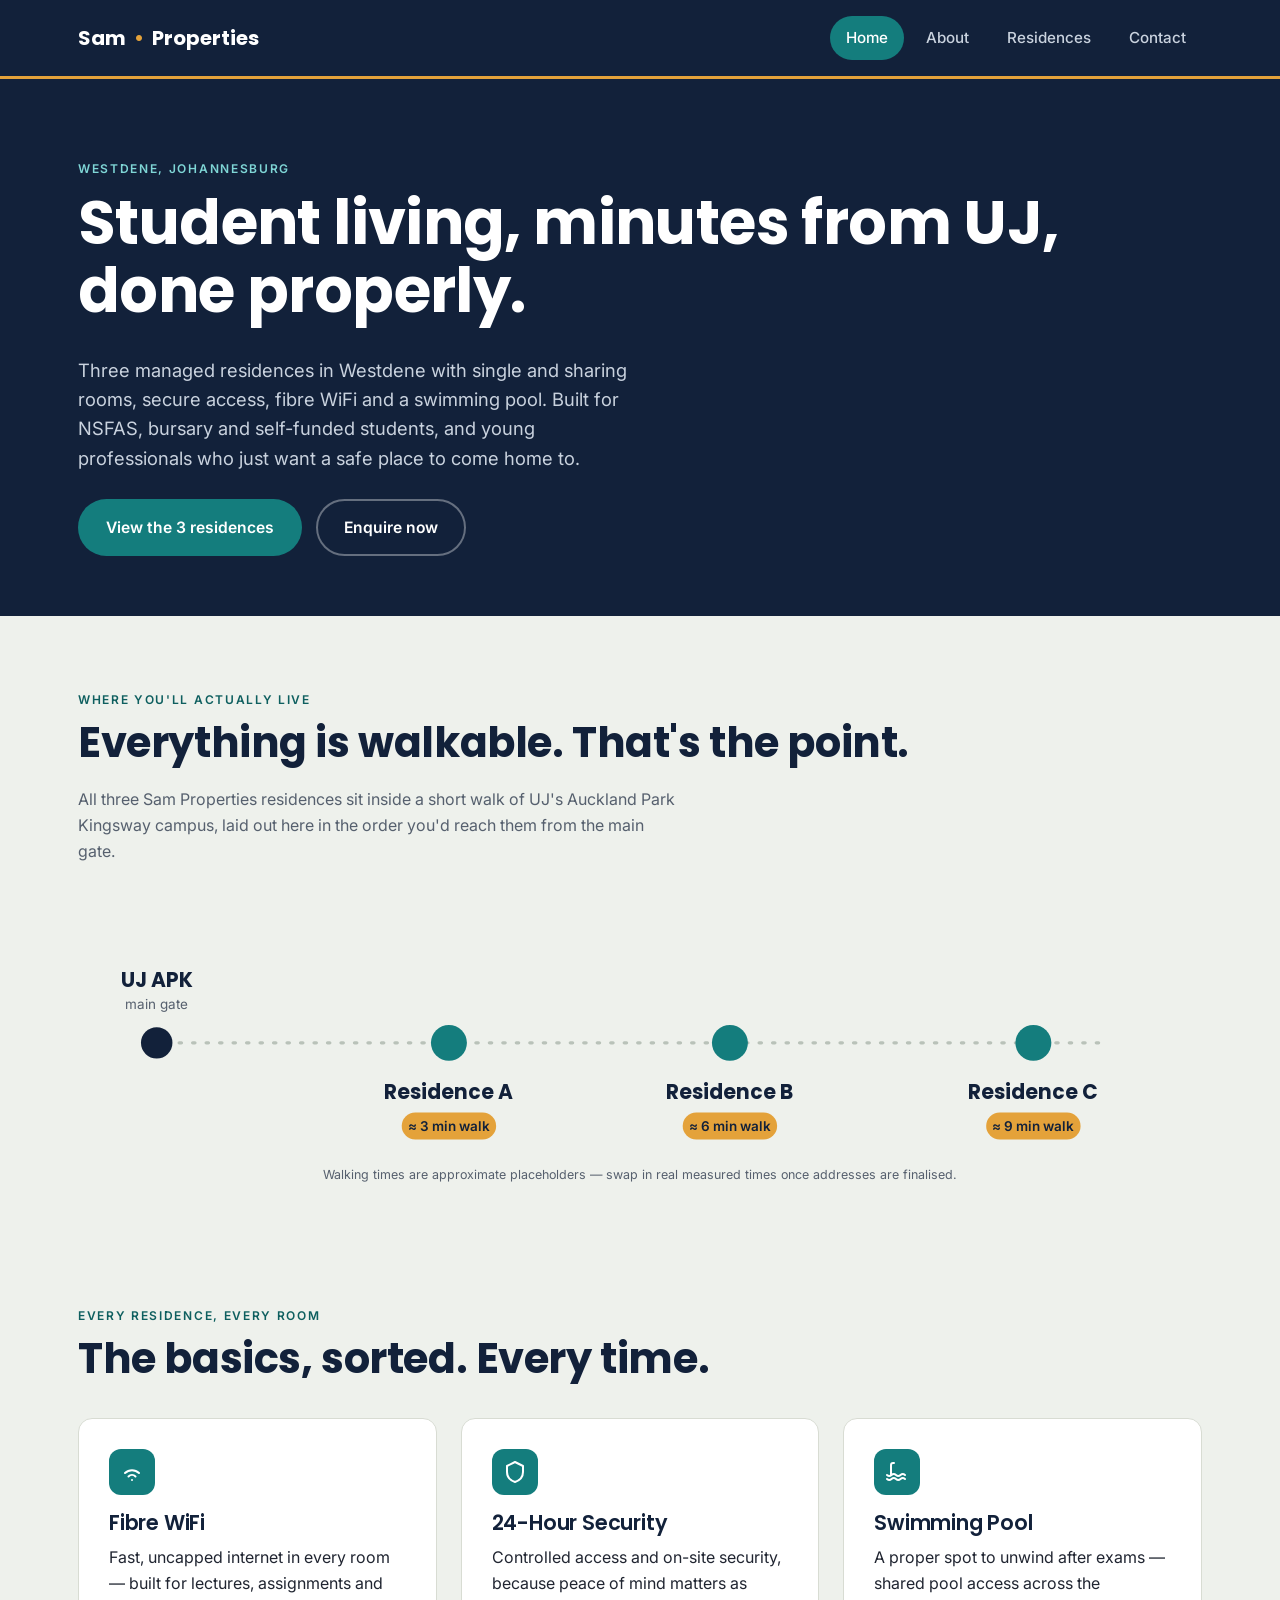
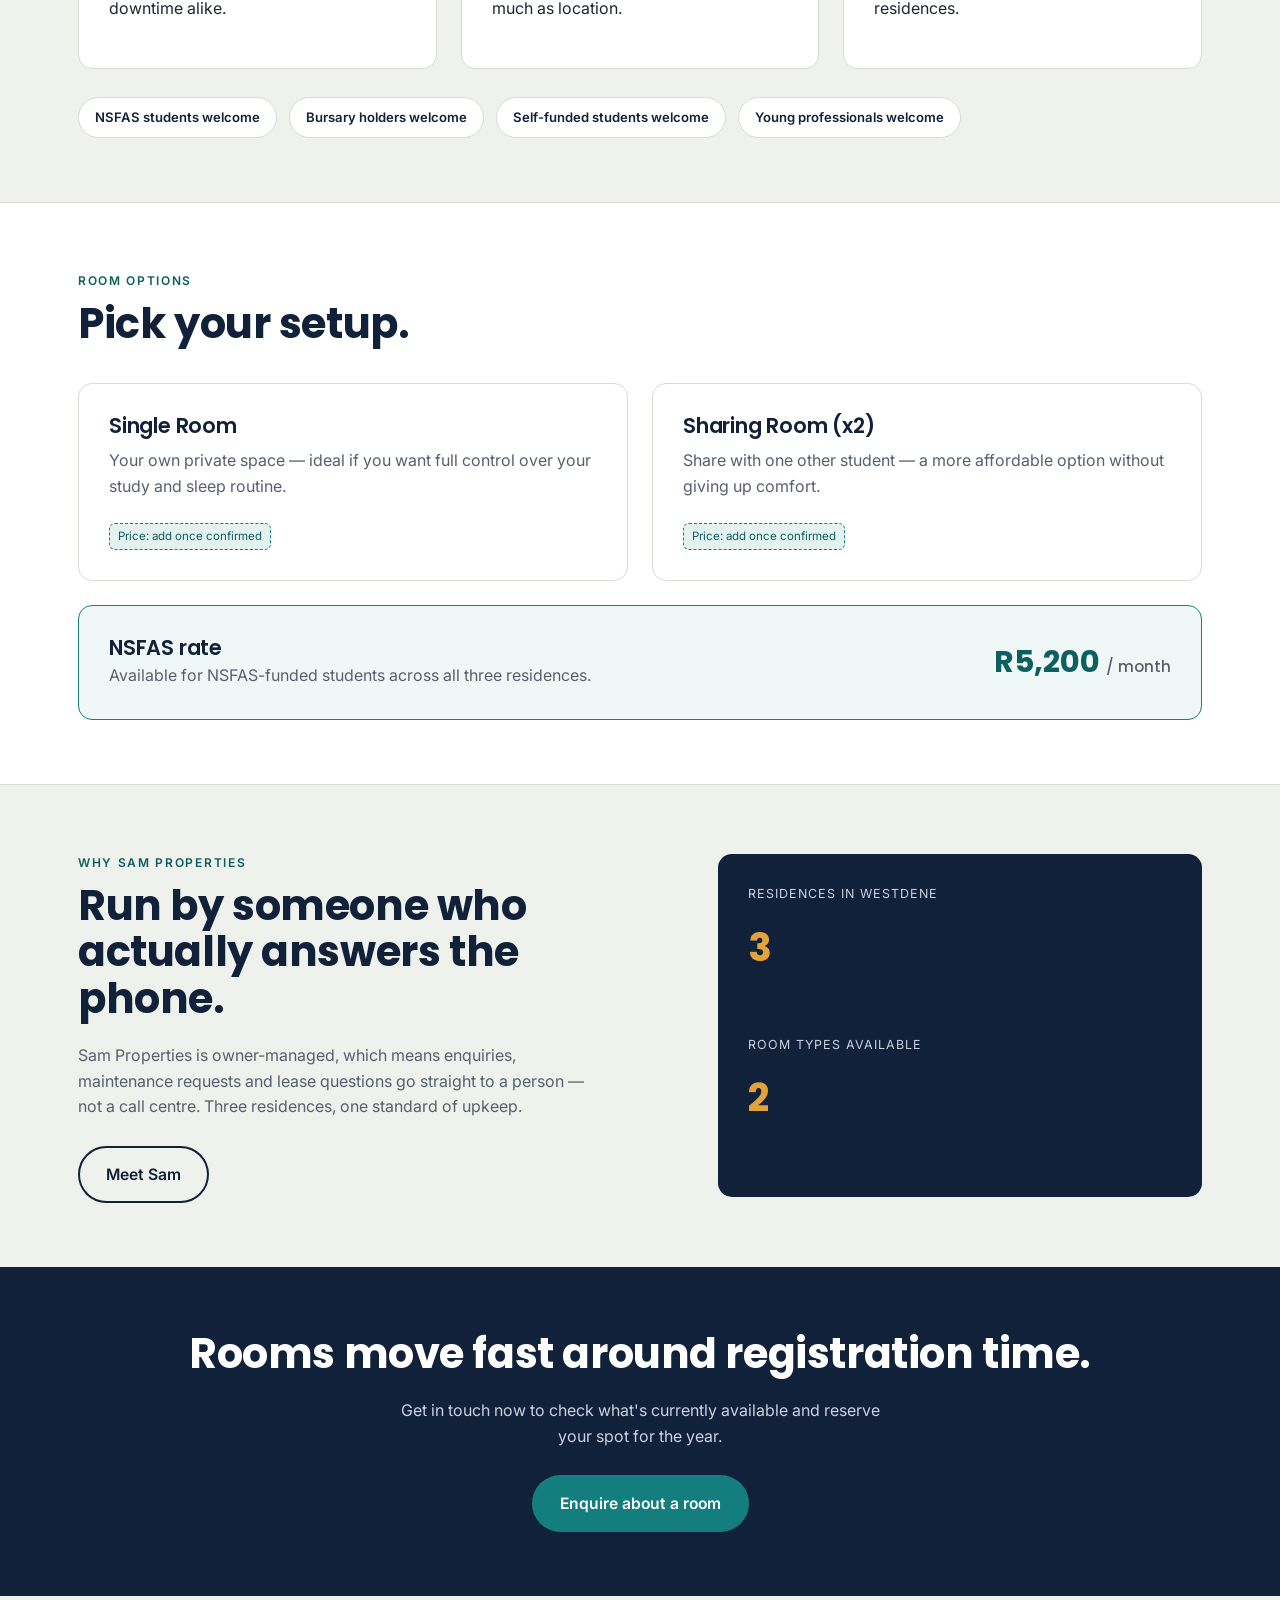
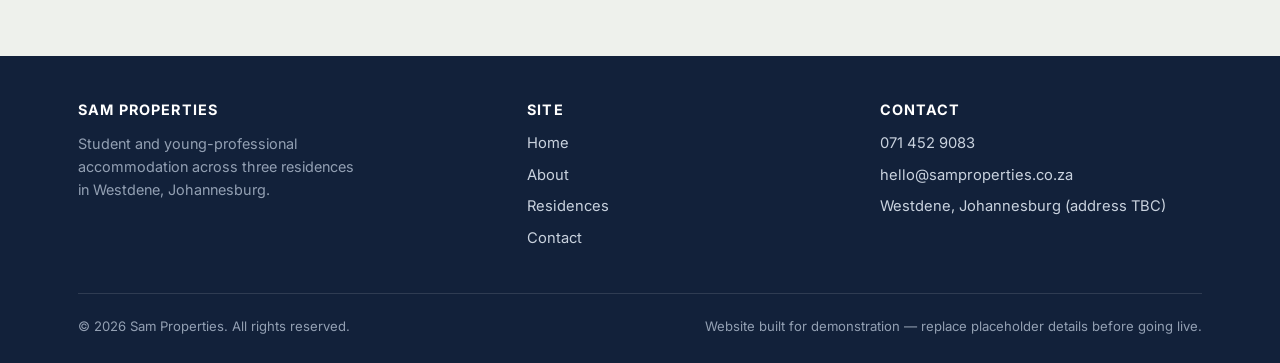
==== index.html @ e6dbde89 "Add files via upload" ====
<!DOCTYPE html>
<html lang="en">
<head>
<meta charset="UTF-8">
<meta name="viewport" content="width=device-width, initial-scale=1.0">
<title>Sam Properties — Student Accommodation in Westdene, Johannesburg</title>
<meta name="description" content="Sam Properties offers safe, affordable student accommodation across three residences in Westdene, Johannesburg. Single and sharing rooms. NSFAS, bursary and self-funded students welcome.">
<link rel="preconnect" href="https://fonts.googleapis.com">
<link href="https://fonts.googleapis.com/css2?family=Poppins:wght@500;600;700&family=Inter:wght@400;500;600;700&display=swap" rel="stylesheet">
<link rel="stylesheet" href="styles.css">
</head>
<body>

<header class="site-nav">
  <div class="nav-inner">
    <a href="index.html" class="brand">Sam<span class="dot">•</span>Properties</a>
    <button class="nav-toggle" aria-label="Toggle menu">☰</button>
    <nav class="links">
      <a href="index.html" class="active">Home</a>
      <a href="about.html">About</a>
      <a href="residences.html">Residences</a>
      <a href="contact.html">Contact</a>
    </nav>
  </div>
</header>

<section class="hero">
  <div class="wrap">
    <span class="eyebrow" style="color:#7FD6D6;">Westdene, Johannesburg</span>
    <h1 style="color:#fff;">Student living, minutes from UJ, done properly.</h1>
    <p class="lead">Three managed residences in Westdene with single and sharing rooms, secure access, fibre WiFi and a swimming pool. Built for NSFAS, bursary and self-funded students, and young professionals who just want a safe place to come home to.</p>
    <div class="hero-actions">
      <a href="residences.html" class="btn btn-primary">View the 3 residences</a>
      <a href="contact.html" class="btn btn-ghost">Enquire now</a>
    </div>
  </div>
</section>

<section class="route-section">
  <div class="wrap">
    <span class="eyebrow">Where you'll actually live</span>
    <h2>Everything is walkable. That's the point.</h2>
    <p style="max-width:60ch; color:var(--charcoal-soft);">All three Sam Properties residences sit inside a short walk of UJ's Auckland Park Kingsway campus, laid out here in the order you'd reach them from the main gate.</p>

    <div class="route-diagram">
      <svg viewBox="0 0 1000 220" xmlns="http://www.w3.org/2000/svg" role="img" aria-label="Map style diagram showing walking times from UJ APK gate to Residence A, B and C">
        <line x1="90" y1="120" x2="910" y2="120" stroke="#B9C2B9" stroke-width="3" stroke-dasharray="2 10" stroke-linecap="round"/>

        <!-- UJ Gate -->
        <circle cx="70" cy="120" r="14" fill="#12213A"/>
        <text x="70" y="70" text-anchor="middle" font-family="Poppins, sans-serif" font-weight="700" font-size="18" fill="#12213A">UJ APK</text>
        <text x="70" y="90" text-anchor="middle" font-family="Inter, sans-serif" font-size="12" fill="#56606E">main gate</text>

        <!-- Residence A -->
        <circle cx="330" cy="120" r="16" fill="#147D7D"/>
        <text x="330" y="170" text-anchor="middle" font-family="Poppins, sans-serif" font-weight="700" font-size="18" fill="#12213A">Residence A</text>
        <rect x="288" y="182" width="84" height="24" rx="12" fill="#E4A23A"/>
        <text x="330" y="198" text-anchor="middle" font-family="Inter, sans-serif" font-weight="600" font-size="12" fill="#12213A">≈ 3 min walk</text>

        <!-- Residence B -->
        <circle cx="580" cy="120" r="16" fill="#147D7D"/>
        <text x="580" y="170" text-anchor="middle" font-family="Poppins, sans-serif" font-weight="700" font-size="18" fill="#12213A">Residence B</text>
        <rect x="538" y="182" width="84" height="24" rx="12" fill="#E4A23A"/>
        <text x="580" y="198" text-anchor="middle" font-family="Inter, sans-serif" font-weight="600" font-size="12" fill="#12213A">≈ 6 min walk</text>

        <!-- Residence C -->
        <circle cx="850" cy="120" r="16" fill="#147D7D"/>
        <text x="850" y="170" text-anchor="middle" font-family="Poppins, sans-serif" font-weight="700" font-size="18" fill="#12213A">Residence C</text>
        <rect x="808" y="182" width="84" height="24" rx="12" fill="#E4A23A"/>
        <text x="850" y="198" text-anchor="middle" font-family="Inter, sans-serif" font-weight="600" font-size="12" fill="#12213A">≈ 9 min walk</text>
      </svg>
    </div>
    <p class="route-caption">Walking times are approximate placeholders — swap in real measured times once addresses are finalised.</p>
  </div>
</section>

<section class="section">
  <div class="wrap">
    <span class="eyebrow">Every residence, every room</span>
    <h2>The basics, sorted. Every time.</h2>
    <div class="grid-3">
      <div class="card amenity-card">
        <div class="amenity-icon"><svg viewBox="0 0 24 24" stroke-width="2" stroke-linecap="round" stroke-linejoin="round"><path d="M5 13a10 10 0 0 1 14 0"/><path d="M8.5 16.5a5 5 0 0 1 7 0"/><circle cx="12" cy="20" r="1" fill="#fff" stroke="none"/></svg></div>
        <h3>Fibre WiFi</h3>
        <p>Fast, uncapped internet in every room — built for lectures, assignments and downtime alike.</p>
      </div>
      <div class="card amenity-card">
        <div class="amenity-icon"><svg viewBox="0 0 24 24" stroke-width="2" stroke-linecap="round" stroke-linejoin="round"><path d="M12 2 4 6v6c0 5 3.4 8.4 8 10 4.6-1.6 8-5 8-10V6l-8-4Z"/></svg></div>
        <h3>24-Hour Security</h3>
        <p>Controlled access and on-site security, because peace of mind matters as much as location.</p>
      </div>
      <div class="card amenity-card">
        <div class="amenity-icon"><svg viewBox="0 0 24 24" stroke-width="2" stroke-linecap="round" stroke-linejoin="round"><path d="M2 15c1.5 1.3 3 1.3 4.5 0s3-1.3 4.5 0 3 1.3 4.5 0 3-1.3 4.5 0"/><path d="M2 19c1.5 1.3 3 1.3 4.5 0s3-1.3 4.5 0 3 1.3 4.5 0 3-1.3 4.5 0"/><path d="M6 15V5a2 2 0 0 1 2-2h1"/></svg></div>
        <h3>Swimming Pool</h3>
        <p>A proper spot to unwind after exams — shared pool access across the residences.</p>
      </div>
    </div>

    <div class="badge-strip">
      <span class="badge">NSFAS students welcome</span>
      <span class="badge">Bursary holders welcome</span>
      <span class="badge">Self-funded students welcome</span>
      <span class="badge">Young professionals welcome</span>
    </div>
  </div>
</section>

<section class="section" style="background:var(--paper-raised); border-top:1px solid var(--line); border-bottom:1px solid var(--line);">
  <div class="wrap">
    <span class="eyebrow">Room options</span>
    <h2>Pick your setup.</h2>
    <div class="grid-3" style="grid-template-columns:1fr 1fr;">
      <div class="card">
        <h3>Single Room</h3>
        <p style="color:var(--charcoal-soft);">Your own private space — ideal if you want full control over your study and sleep routine.</p>
        <span class="placeholder-note">Price: add once confirmed</span>
      </div>
      <div class="card">
        <h3>Sharing Room (x2)</h3>
        <p style="color:var(--charcoal-soft);">Share with one other student — a more affordable option without giving up comfort.</p>
        <span class="placeholder-note">Price: add once confirmed</span>
      </div>
    </div>

    <div class="card" style="margin-top:24px; border-color:var(--teal); background:#F0F8F7; display:flex; align-items:center; justify-content:space-between; flex-wrap:wrap; gap:16px;">
      <div>
        <h3 style="margin-bottom:4px;">NSFAS rate</h3>
        <p style="margin:0; color:var(--charcoal-soft);">Available for NSFAS-funded students across all three residences.</p>
      </div>
      <div style="font-family:var(--font-display); font-weight:700; font-size:1.9rem; color:var(--teal-deep); white-space:nowrap;">R5,200 <span style="font-size:0.95rem; font-weight:500; color:var(--charcoal-soft);">/ month</span></div>
    </div>
  </div>
</section>

<section class="section">
  <div class="wrap two-col">
    <div>
      <span class="eyebrow">Why Sam Properties</span>
      <h2>Run by someone who actually answers the phone.</h2>
      <p style="color:var(--charcoal-soft); max-width:52ch;">Sam Properties is owner-managed, which means enquiries, maintenance requests and lease questions go straight to a person — not a call centre. Three residences, one standard of upkeep.</p>
      <a href="about.html" class="btn btn-dark" style="margin-top:10px;">Meet Sam</a>
    </div>
    <div class="stat-block">
      <p class="label">Residences in Westdene</p>
      <p class="num">3</p>
      <div style="height:18px;"></div>
      <p class="label">Room types available</p>
      <p class="num">2</p>
    </div>
  </div>
</section>

<section class="section" style="background:var(--ink); color:#fff;">
  <div class="wrap" style="text-align:center;">
    <h2 style="color:#fff;">Rooms move fast around registration time.</h2>
    <p style="color:#C9D2DE; max-width:50ch; margin:0 auto 1.6em;">Get in touch now to check what's currently available and reserve your spot for the year.</p>
    <a href="contact.html" class="btn btn-primary">Enquire about a room</a>
  </div>
</section>

<footer>
  <div class="wrap">
    <div class="footer-grid">
      <div>
        <h4>Sam Properties</h4>
        <p style="color:#93A0B3; max-width:32ch; font-size:0.9rem;">Student and young-professional accommodation across three residences in Westdene, Johannesburg.</p>
      </div>
      <div>
        <h4>Site</h4>
        <a href="index.html">Home</a>
        <a href="about.html">About</a>
        <a href="residences.html">Residences</a>
        <a href="contact.html">Contact</a>
      </div>
      <div>
        <h4>Contact</h4>
        <a href="tel:+27714529083">071 452 9083</a>
        <a href="mailto:hello@samproperties.co.za">hello@samproperties.co.za</a>
        <a href="#">Westdene, Johannesburg (address TBC)</a>
      </div>
    </div>
    <div class="footer-bottom">
      <span>© 2026 Sam Properties. All rights reserved.</span>
      <span>Website built for demonstration — replace placeholder details before going live.</span>
    </div>
  </div>
</footer>

<script src="script.js"></script>
</body>
</html>
---- styles.css ----
/* ============================================
   SAM PROPERTIES — design tokens
   Palette grounded in the brief: Westdene's
   jacaranda-and-highveld-sky backdrop, the
   pool as a literal amenity, security as trust.
   ============================================ */
:root {
  --ink: #12213A;         /* deep navy — headers, nav, dark sections */
  --ink-soft: #24354F;    /* lighter navy for cards on dark bg */
  --paper: #EEF1EC;       /* cool warm-grey page background, not cream */
  --paper-raised: #FFFFFF;
  --teal: #147D7D;        /* pool water — primary accent / CTA */
  --teal-deep: #0E5F5F;
  --gold: #E4A23A;        /* highveld sun — secondary accent, badges */
  --charcoal: #202531;    /* body text */
  --charcoal-soft: #56606E;
  --line: #D8DCD3;

  --font-display: 'Poppins', sans-serif;
  --font-body: 'Inter', sans-serif;
  --font-mono: 'Inter', sans-serif;

  --radius: 14px;
  --max-width: 1180px;
}

* { box-sizing: border-box; }

html { scroll-behavior: smooth; }

body {
  margin: 0;
  font-family: var(--font-body);
  color: var(--charcoal);
  background: var(--paper);
  line-height: 1.6;
  -webkit-font-smoothing: antialiased;
}

h1, h2, h3, h4 {
  font-family: var(--font-display);
  color: var(--ink);
  margin: 0 0 0.5em 0;
  line-height: 1.12;
  letter-spacing: -0.01em;
}

h1 { font-size: clamp(2.4rem, 5vw, 3.8rem); font-weight: 700; }
h2 { font-size: clamp(1.8rem, 3.4vw, 2.6rem); font-weight: 700; }
h3 { font-size: 1.3rem; font-weight: 600; }

p { margin: 0 0 1em 0; }

a { color: inherit; text-decoration: none; }

.wrap {
  max-width: var(--max-width);
  margin: 0 auto;
  padding: 0 28px;
}

.eyebrow {
  font-family: var(--font-mono);
  font-size: 0.75rem;
  font-weight: 600;
  letter-spacing: 0.14em;
  text-transform: uppercase;
  color: var(--teal-deep);
  display: inline-block;
  margin-bottom: 0.9em;
}

/* ---------- Navigation ---------- */
header.site-nav {
  position: sticky;
  top: 0;
  z-index: 50;
  background: var(--ink);
  border-bottom: 3px solid var(--gold);
}

.nav-inner {
  max-width: var(--max-width);
  margin: 0 auto;
  padding: 0 28px;
  display: flex;
  align-items: center;
  justify-content: space-between;
  height: 76px;
}

.brand {
  font-family: var(--font-display);
  font-weight: 700;
  font-size: 1.25rem;
  color: #fff;
  display: flex;
  align-items: baseline;
  gap: 8px;
}
.brand span.dot { color: var(--gold); }

nav.links { display: flex; gap: 6px; align-items: center; }

nav.links a {
  color: #C9D2DE;
  font-size: 0.95rem;
  font-weight: 500;
  padding: 10px 16px;
  border-radius: 100px;
  transition: background 0.15s, color 0.15s;
}
nav.links a:hover { color: #fff; background: rgba(255,255,255,0.08); }
nav.links a.active { color: #fff; background: var(--teal); }

.nav-toggle {
  display: none;
  background: none;
  border: none;
  color: #fff;
  font-size: 1.6rem;
  cursor: pointer;
}

@media (max-width: 760px) {
  nav.links {
    position: absolute;
    top: 76px;
    left: 0;
    right: 0;
    background: var(--ink);
    flex-direction: column;
    align-items: stretch;
    padding: 8px 20px 20px;
    display: none;
    border-bottom: 3px solid var(--gold);
  }
  nav.links.open { display: flex; }
  nav.links a { padding: 14px 10px; }
  .nav-toggle { display: block; }
}

/* ---------- Buttons ---------- */
.btn {
  display: inline-flex;
  align-items: center;
  gap: 8px;
  font-weight: 600;
  font-size: 0.98rem;
  padding: 14px 26px;
  border-radius: 100px;
  cursor: pointer;
  border: 2px solid transparent;
  transition: transform 0.15s, box-shadow 0.15s, background 0.15s;
}
.btn-primary { background: var(--teal); color: #fff; }
.btn-primary:hover { background: var(--teal-deep); transform: translateY(-2px); }
.btn-ghost { border-color: rgba(255,255,255,0.35); color: #fff; }
.btn-ghost:hover { border-color: #fff; }
.btn-dark { border-color: var(--ink); color: var(--ink); }
.btn-dark:hover { background: var(--ink); color: #fff; }

/* ---------- Hero ---------- */
.hero {
  background: var(--ink);
  color: #fff;
  padding: 76px 0 60px;
  position: relative;
  overflow: hidden;
}
.hero .wrap { position: relative; z-index: 2; }
.hero p.lead {
  font-size: 1.15rem;
  color: #C9D2DE;
  max-width: 46ch;
}
.hero-actions { display: flex; gap: 14px; flex-wrap: wrap; margin-top: 1.6em; }

/* ---------- Route / signature diagram ---------- */
.route-section { background: var(--paper); padding: 70px 0 40px; }
.route-diagram {
  margin-top: 44px;
  overflow-x: auto;
}
.route-diagram svg { width: 100%; min-width: 640px; height: auto; display: block; }
.route-caption {
  font-family: var(--font-mono);
  font-size: 0.78rem;
  color: var(--charcoal-soft);
  margin-top: 10px;
  text-align: center;
}

/* ---------- Cards / grids ---------- */
.section { padding: 64px 0; }
.section-tight { padding: 40px 0; }
.grid-3 {
  display: grid;
  grid-template-columns: repeat(3, 1fr);
  gap: 24px;
  margin-top: 36px;
}
@media (max-width: 860px) { .grid-3 { grid-template-columns: 1fr; } }

.card {
  background: var(--paper-raised);
  border-radius: var(--radius);
  padding: 30px;
  border: 1px solid var(--line);
}

.amenity-card { text-align: left; }
.amenity-icon {
  width: 46px; height: 46px;
  border-radius: 12px;
  background: var(--teal);
  display: flex; align-items: center; justify-content: center;
  margin-bottom: 16px;
}
.amenity-icon svg { width: 24px; height: 24px; stroke: #fff; fill: none; }

/* ---------- Residence cards ---------- */
.res-card {
  background: var(--paper-raised);
  border-radius: var(--radius);
  border: 1px solid var(--line);
  overflow: hidden;
  display: flex;
  flex-direction: column;
}
.res-media {
  height: 170px;
  background: linear-gradient(135deg, var(--ink) 0%, var(--teal-deep) 100%);
  position: relative;
  display: flex;
  align-items: flex-end;
  padding: 18px;
}
.res-media .tag {
  font-family: var(--font-mono);
  font-size: 0.72rem;
  background: var(--gold);
  color: var(--ink);
  padding: 5px 10px;
  border-radius: 100px;
  font-weight: 700;
  letter-spacing: 0.04em;
}
.res-body { padding: 26px; flex: 1; display: flex; flex-direction: column; }
.res-body h3 { margin-bottom: 6px; }
.res-loc { font-family: var(--font-mono); font-size: 0.8rem; color: var(--charcoal-soft); margin-bottom: 14px;}
.res-facts {
  list-style: none; padding: 0; margin: 0 0 18px 0;
  display: grid; gap: 8px;
  font-size: 0.92rem;
}
.res-facts li { display: flex; justify-content: space-between; border-bottom: 1px dashed var(--line); padding-bottom: 8px; }
.res-facts li span:first-child { color: var(--charcoal-soft); }
.res-facts li span:last-child { font-weight: 600; }
.res-body .btn { margin-top: auto; align-self: flex-start; }

.placeholder-note {
  font-family: var(--font-mono);
  font-size: 0.72rem;
  color: var(--teal-deep);
  background: #E3F1EF;
  border: 1px dashed var(--teal);
  padding: 3px 8px;
  border-radius: 6px;
  display: inline-block;
  margin-top: 8px;
}

/* ---------- Badges strip ---------- */
.badge-strip {
  display: flex;
  flex-wrap: wrap;
  gap: 12px;
  margin-top: 28px;
}
.badge {
  font-family: var(--font-mono);
  font-size: 0.82rem;
  font-weight: 600;
  padding: 9px 16px;
  border-radius: 100px;
  border: 1px solid var(--line);
  background: var(--paper-raised);
  color: var(--ink);
}

/* ---------- Two-col ---------- */
.two-col {
  display: grid;
  grid-template-columns: 1.1fr 0.9fr;
  gap: 48px;
  align-items: center;
}
@media (max-width: 860px) { .two-col { grid-template-columns: 1fr; } }

.stat-block {
  background: var(--ink);
  color: #fff;
  border-radius: var(--radius);
  padding: 30px;
}
.stat-block .num { font-family: var(--font-display); font-size: 2.4rem; font-weight: 700; color: var(--gold); }
.stat-block .label { font-family: var(--font-mono); font-size: 0.78rem; color: #C9D2DE; text-transform: uppercase; letter-spacing: 0.08em; }

/* ---------- Timeline (about page — owner story) ---------- */
.story-list { list-style: none; margin: 30px 0 0; padding: 0; border-left: 2px solid var(--line); }
.story-list li { padding: 0 0 30px 26px; position: relative; }
.story-list li::before {
  content: '';
  position: absolute; left: -7px; top: 4px;
  width: 12px; height: 12px; border-radius: 50%;
  background: var(--teal); border: 3px solid var(--paper);
}
.story-list h4 { margin-bottom: 4px; }
.story-list .yr { font-family: var(--font-mono); font-size: 0.75rem; color: var(--teal-deep); }

/* ---------- Team ---------- */
.team-card { text-align: center; }
.avatar {
  width: 88px; height: 88px;
  border-radius: 50%;
  display: flex; align-items: center; justify-content: center;
  margin: 0 auto 18px;
  font-family: var(--font-display);
  font-weight: 700;
  font-size: 1.6rem;
  color: #fff;
}
.avatar.a1 { background: var(--teal); }
.avatar.a2 { background: var(--gold); color: var(--ink); }
.avatar.a3 { background: var(--ink); }
.team-card .role {
  font-family: var(--font-mono);
  font-size: 0.75rem;
  text-transform: uppercase;
  letter-spacing: 0.06em;
  color: var(--teal-deep);
  margin-bottom: 10px;
}

/* ---------- Contact ---------- */
.contact-grid { display: grid; grid-template-columns: 1fr 1fr; gap: 40px; }
@media (max-width: 860px) { .contact-grid { grid-template-columns: 1fr; } }

.contact-item { display: flex; gap: 16px; margin-bottom: 22px; }
.contact-item .ic {
  width: 42px; height: 42px; border-radius: 10px;
  background: var(--teal); flex-shrink: 0;
  display: flex; align-items: center; justify-content: center;
}
.contact-item .ic svg { width: 20px; height: 20px; stroke: #fff; fill: none; }
.contact-item h4 { margin-bottom: 2px; }
.contact-item p { margin: 0; color: var(--charcoal-soft); }

form.enquiry { display: grid; gap: 16px; }
form.enquiry label { font-family: var(--font-mono); font-size: 0.75rem; text-transform: uppercase; letter-spacing: 0.06em; color: var(--charcoal-soft); display: block; margin-bottom: 6px; }
form.enquiry input, form.enquiry select, form.enquiry textarea {
  width: 100%;
  padding: 13px 14px;
  border-radius: 10px;
  border: 1px solid var(--line);
  font-family: var(--font-body);
  font-size: 0.95rem;
  background: var(--paper-raised);
}
form.enquiry input:focus, form.enquiry select:focus, form.enquiry textarea:focus {
  outline: 2px solid var(--teal);
  outline-offset: 1px;
}
form.enquiry textarea { resize: vertical; min-height: 110px; }

.map-embed {
  border-radius: var(--radius);
  overflow: hidden;
  border: 1px solid var(--line);
  height: 260px;
}
.map-embed iframe { width: 100%; height: 100%; border: 0; }

/* ---------- Footer ---------- */
footer {
  background: var(--ink);
  color: #C9D2DE;
  padding: 46px 0 26px;
  margin-top: 60px;
}
.footer-grid { display: grid; grid-template-columns: 1.3fr 1fr 1fr; gap: 30px; }
@media (max-width: 760px) { .footer-grid { grid-template-columns: 1fr; } }
footer h4 { color: #fff; font-size: 0.9rem; margin-bottom: 14px; font-family: var(--font-mono); text-transform: uppercase; letter-spacing: 0.08em; }
footer a { color: #C9D2DE; display: block; margin-bottom: 8px; font-size: 0.92rem; }
footer a:hover { color: #fff; }
.footer-bottom {
  border-top: 1px solid rgba(255,255,255,0.12);
  margin-top: 34px;
  padding-top: 22px;
  font-size: 0.82rem;
  color: #93A0B3;
  display: flex;
  justify-content: space-between;
  flex-wrap: wrap;
  gap: 10px;
}

/* ---------- Reduced motion ---------- */
@media (prefers-reduced-motion: reduce) {
  html { scroll-behavior: auto; }
  .btn, nav.links a { transition: none; }
}

/* ---------- Focus visibility ---------- */
a:focus-visible, button:focus-visible, input:focus-visible, textarea:focus-visible, select:focus-visible {
  outline: 3px solid var(--gold);
  outline-offset: 2px;
}
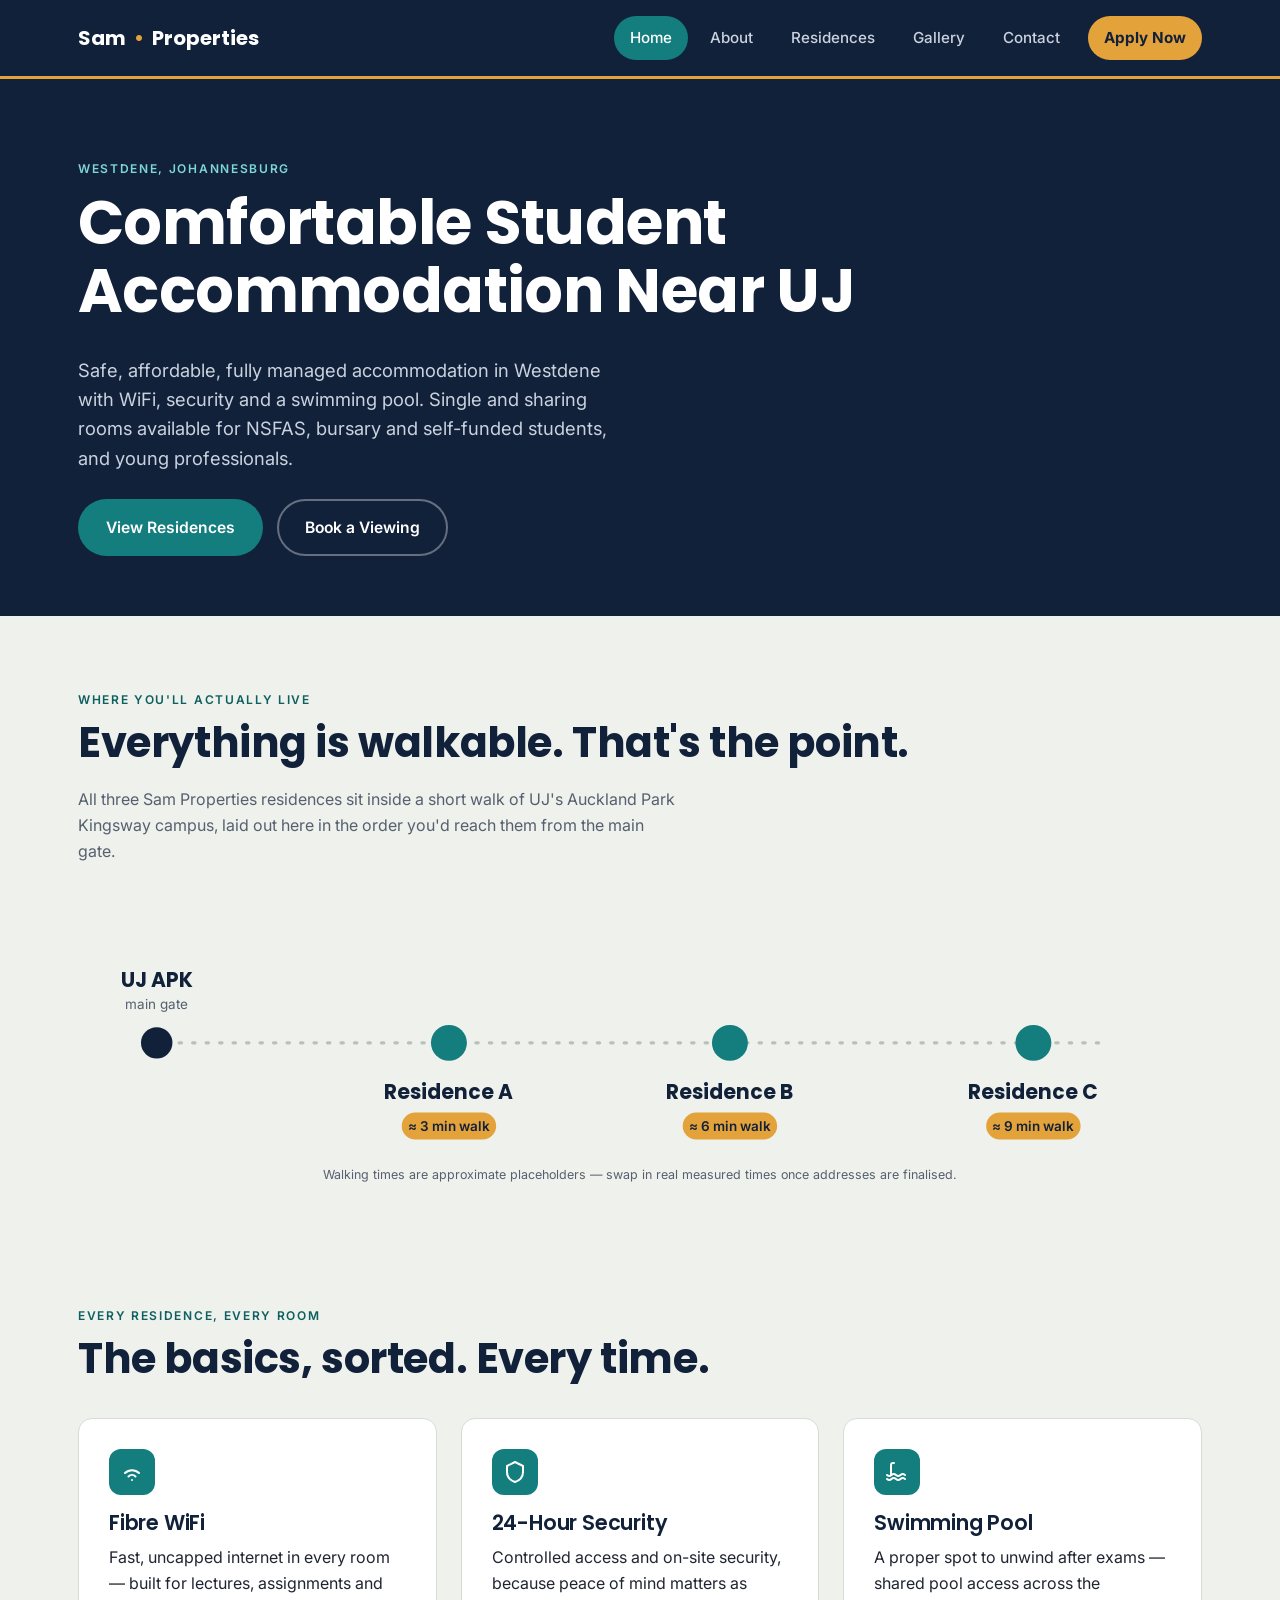
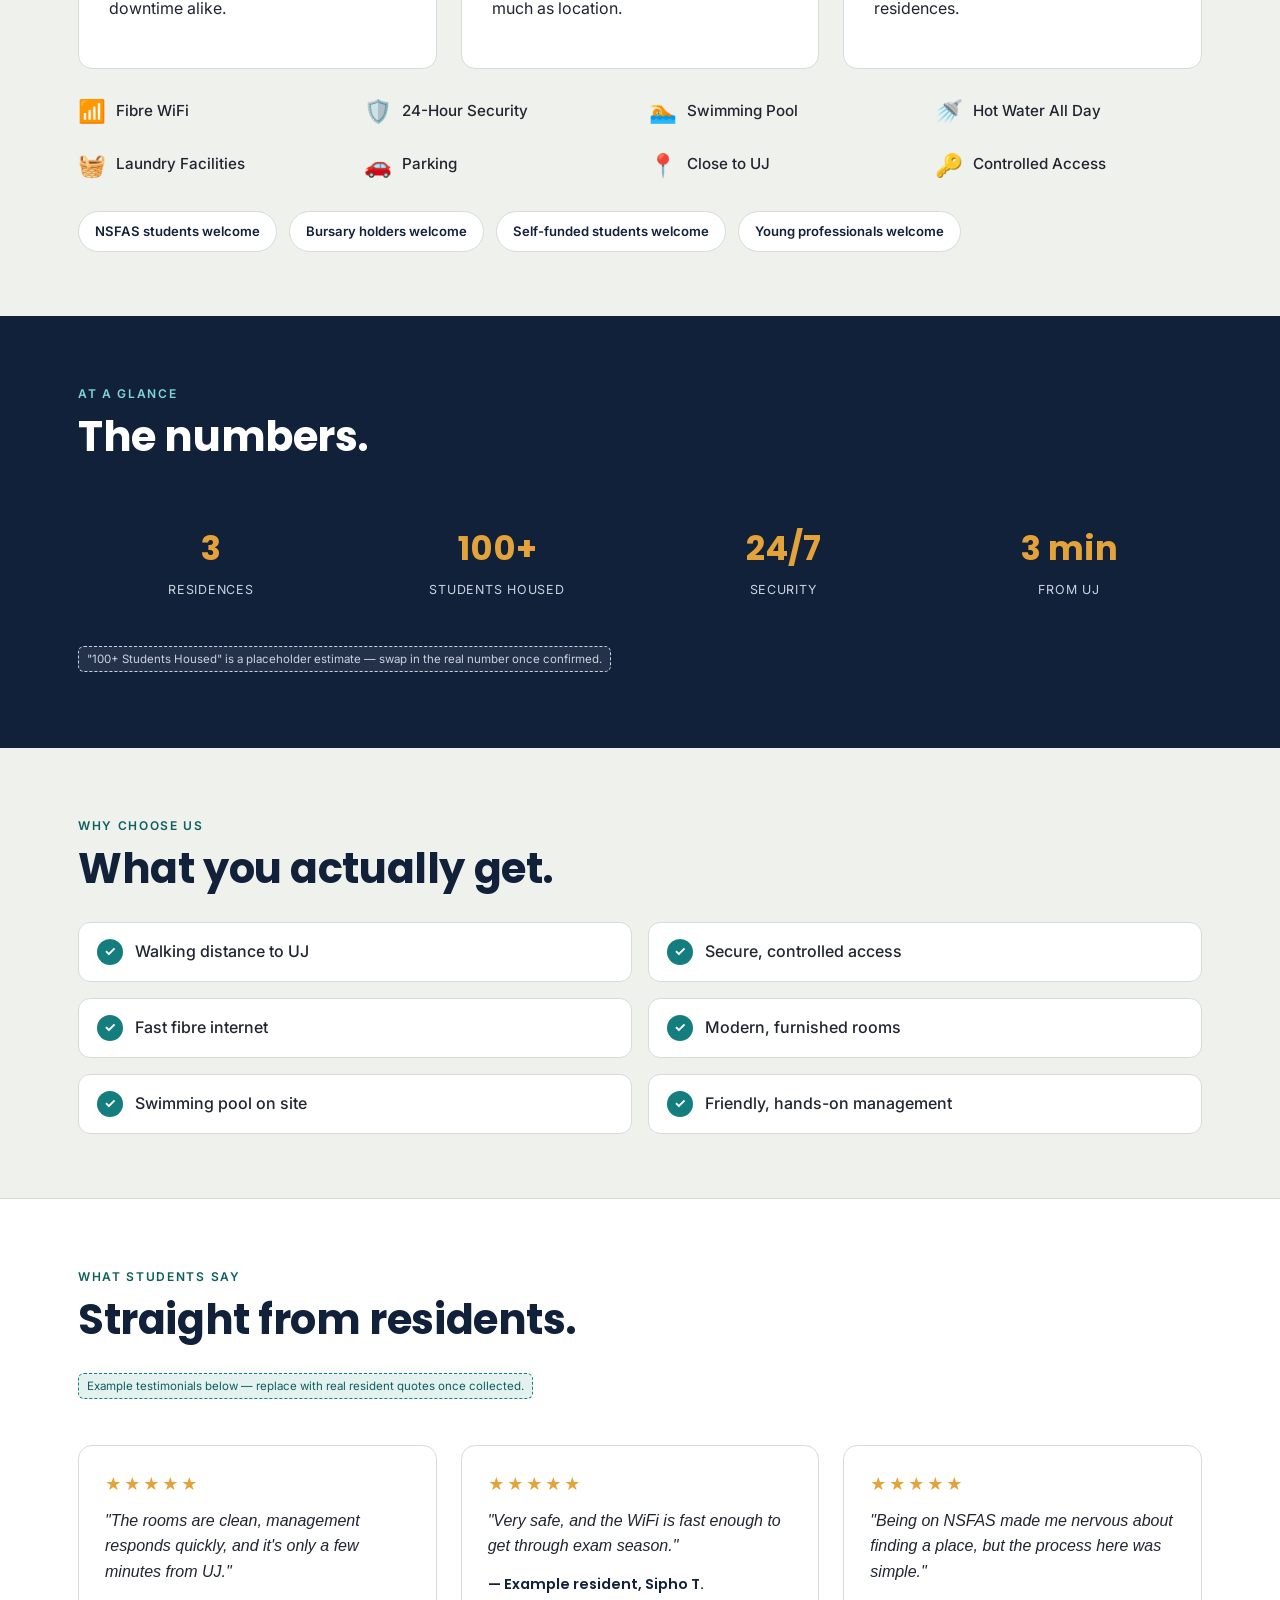
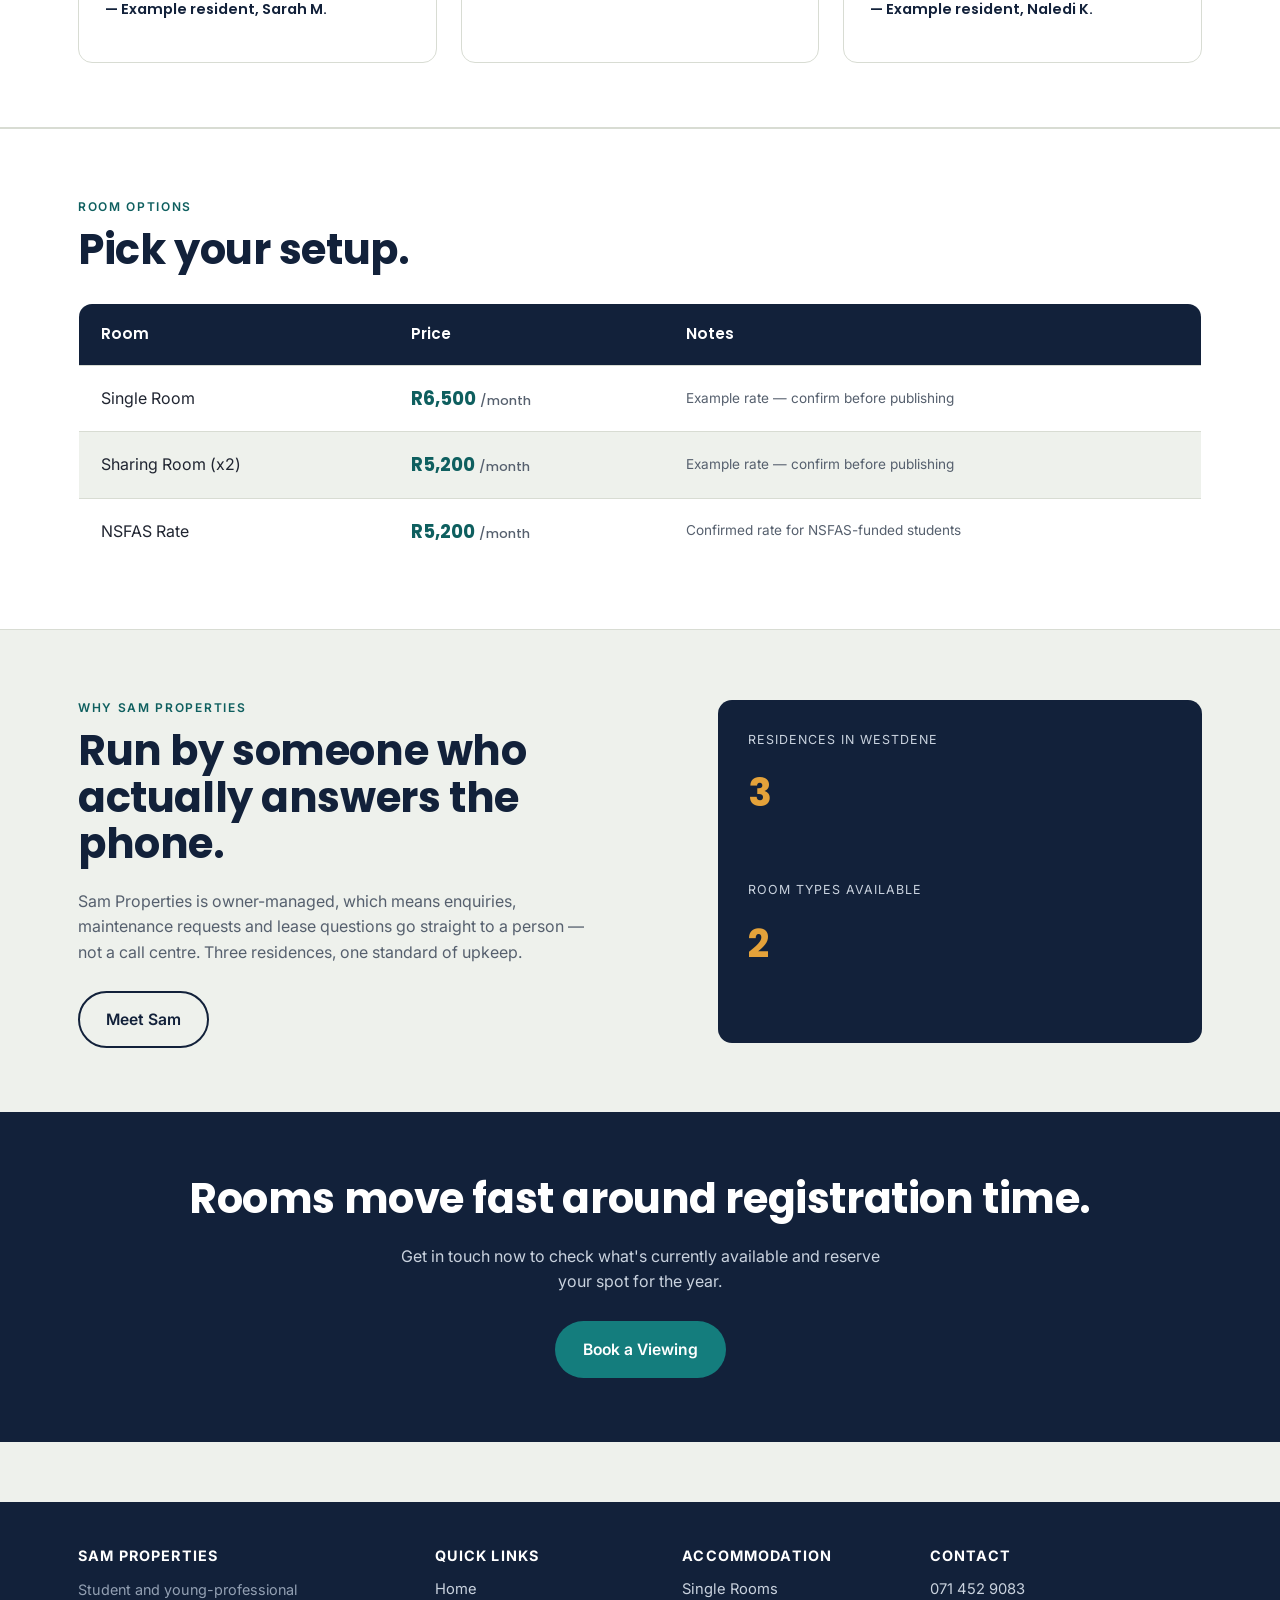
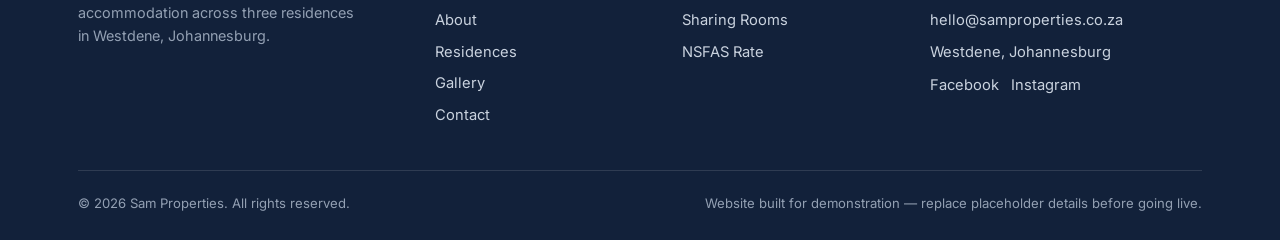
==== commit 5d6347a9: "Add files via upload" ====
--- a/index.html
+++ b/index.html
@@ -19,7 +19,9 @@
       <a href="index.html" class="active">Home</a>
       <a href="about.html">About</a>
       <a href="residences.html">Residences</a>
+      <a href="gallery.html">Gallery</a>
       <a href="contact.html">Contact</a>
+      <a href="contact.html" class="nav-apply">Apply Now</a>
     </nav>
   </div>
 </header>
@@ -27,11 +29,11 @@
 <section class="hero">
   <div class="wrap">
     <span class="eyebrow" style="color:#7FD6D6;">Westdene, Johannesburg</span>
-    <h1 style="color:#fff;">Student living, minutes from UJ, done properly.</h1>
-    <p class="lead">Three managed residences in Westdene with single and sharing rooms, secure access, fibre WiFi and a swimming pool. Built for NSFAS, bursary and self-funded students, and young professionals who just want a safe place to come home to.</p>
+    <h1 style="color:#fff;">Comfortable Student Accommodation Near UJ</h1>
+    <p class="lead">Safe, affordable, fully managed accommodation in Westdene with WiFi, security and a swimming pool. Single and sharing rooms available for NSFAS, bursary and self-funded students, and young professionals.</p>
     <div class="hero-actions">
-      <a href="residences.html" class="btn btn-primary">View the 3 residences</a>
-      <a href="contact.html" class="btn btn-ghost">Enquire now</a>
+      <a href="residences.html" class="btn btn-primary">View Residences</a>
+      <a href="contact.html" class="btn btn-ghost">Book a Viewing</a>
     </div>
   </div>
 </section>
@@ -96,6 +98,17 @@
       </div>
     </div>
 
+    <ul class="icon-list">
+      <li><span class="emoji">📶</span> Fibre WiFi</li>
+      <li><span class="emoji">🛡️</span> 24-Hour Security</li>
+      <li><span class="emoji">🏊</span> Swimming Pool</li>
+      <li><span class="emoji">🚿</span> Hot Water All Day</li>
+      <li><span class="emoji">🧺</span> Laundry Facilities</li>
+      <li><span class="emoji">🚗</span> Parking</li>
+      <li><span class="emoji">📍</span> Close to UJ</li>
+      <li><span class="emoji">🔑</span> Controlled Access</li>
+    </ul>
+
     <div class="badge-strip">
       <span class="badge">NSFAS students welcome</span>
       <span class="badge">Bursary holders welcome</span>
@@ -105,30 +118,86 @@
   </div>
 </section>
 
+<section class="section" style="background:var(--ink);">
+  <div class="wrap">
+    <span class="eyebrow" style="color:#7FD6D6;">At a glance</span>
+    <h2 style="color:#fff;">The numbers.</h2>
+    <div class="stats-grid">
+      <div class="stat-item"><div class="num">3</div><div class="label">Residences</div></div>
+      <div class="stat-item"><div class="num">100+</div><div class="label">Students Housed</div></div>
+      <div class="stat-item"><div class="num">24/7</div><div class="label">Security</div></div>
+      <div class="stat-item"><div class="num">3 min</div><div class="label">From UJ</div></div>
+    </div>
+    <p class="placeholder-note" style="margin-top:20px; background:rgba(255,255,255,0.08); color:#C9D2DE; border-color:#C9D2DE;">"100+ Students Housed" is a placeholder estimate — swap in the real number once confirmed.</p>
+  </div>
+</section>
+
+<section class="section">
+  <div class="wrap">
+    <span class="eyebrow">Why choose us</span>
+    <h2>What you actually get.</h2>
+    <ul class="check-grid">
+      <li><span class="tick">✓</span> Walking distance to UJ</li>
+      <li><span class="tick">✓</span> Secure, controlled access</li>
+      <li><span class="tick">✓</span> Fast fibre internet</li>
+      <li><span class="tick">✓</span> Modern, furnished rooms</li>
+      <li><span class="tick">✓</span> Swimming pool on site</li>
+      <li><span class="tick">✓</span> Friendly, hands-on management</li>
+    </ul>
+  </div>
+</section>
+
+<section class="section" style="background:var(--paper-raised); border-top:1px solid var(--line); border-bottom:1px solid var(--line);">
+  <div class="wrap">
+    <span class="eyebrow">What students say</span>
+    <h2>Straight from residents.</h2>
+    <p class="placeholder-note" style="margin-bottom:10px;">Example testimonials below — replace with real resident quotes once collected.</p>
+    <div class="grid-3">
+      <div class="testimonial-card">
+        <div class="stars">★★★★★</div>
+        <p class="quote">"The rooms are clean, management responds quickly, and it's only a few minutes from UJ."</p>
+        <p class="who">— Example resident, Sarah M.</p>
+      </div>
+      <div class="testimonial-card">
+        <div class="stars">★★★★★</div>
+        <p class="quote">"Very safe, and the WiFi is fast enough to get through exam season."</p>
+        <p class="who">— Example resident, Sipho T.</p>
+      </div>
+      <div class="testimonial-card">
+        <div class="stars">★★★★★</div>
+        <p class="quote">"Being on NSFAS made me nervous about finding a place, but the process here was simple."</p>
+        <p class="who">— Example resident, Naledi K.</p>
+      </div>
+    </div>
+  </div>
+</section>
+
 <section class="section" style="background:var(--paper-raised); border-top:1px solid var(--line); border-bottom:1px solid var(--line);">
   <div class="wrap">
     <span class="eyebrow">Room options</span>
     <h2>Pick your setup.</h2>
-    <div class="grid-3" style="grid-template-columns:1fr 1fr;">
-      <div class="card">
-        <h3>Single Room</h3>
-        <p style="color:var(--charcoal-soft);">Your own private space — ideal if you want full control over your study and sleep routine.</p>
-        <span class="placeholder-note">Price: add once confirmed</span>
-      </div>
-      <div class="card">
-        <h3>Sharing Room (x2)</h3>
-        <p style="color:var(--charcoal-soft);">Share with one other student — a more affordable option without giving up comfort.</p>
-        <span class="placeholder-note">Price: add once confirmed</span>
-      </div>
-    </div>
-
-    <div class="card" style="margin-top:24px; border-color:var(--teal); background:#F0F8F7; display:flex; align-items:center; justify-content:space-between; flex-wrap:wrap; gap:16px;">
-      <div>
-        <h3 style="margin-bottom:4px;">NSFAS rate</h3>
-        <p style="margin:0; color:var(--charcoal-soft);">Available for NSFAS-funded students across all three residences.</p>
-      </div>
-      <div style="font-family:var(--font-display); font-weight:700; font-size:1.9rem; color:var(--teal-deep); white-space:nowrap;">R5,200 <span style="font-size:0.95rem; font-weight:500; color:var(--charcoal-soft);">/ month</span></div>
-    </div>
+    <table class="price-table">
+      <thead>
+        <tr><th>Room</th><th>Price</th><th>Notes</th></tr>
+      </thead>
+      <tbody>
+        <tr>
+          <td>Single Room</td>
+          <td class="price">R6,500 <span style="font-size:0.8rem; font-weight:500; color:var(--charcoal-soft);">/month</span></td>
+          <td class="note">Example rate — confirm before publishing</td>
+        </tr>
+        <tr>
+          <td>Sharing Room (x2)</td>
+          <td class="price">R5,200 <span style="font-size:0.8rem; font-weight:500; color:var(--charcoal-soft);">/month</span></td>
+          <td class="note">Example rate — confirm before publishing</td>
+        </tr>
+        <tr>
+          <td>NSFAS Rate</td>
+          <td class="price">R5,200 <span style="font-size:0.8rem; font-weight:500; color:var(--charcoal-soft);">/month</span></td>
+          <td class="note">Confirmed rate for NSFAS-funded students</td>
+        </tr>
+      </tbody>
+    </table>
   </div>
 </section>
 
@@ -154,7 +223,7 @@
   <div class="wrap" style="text-align:center;">
     <h2 style="color:#fff;">Rooms move fast around registration time.</h2>
     <p style="color:#C9D2DE; max-width:50ch; margin:0 auto 1.6em;">Get in touch now to check what's currently available and reserve your spot for the year.</p>
-    <a href="contact.html" class="btn btn-primary">Enquire about a room</a>
+    <a href="contact.html" class="btn btn-primary">Book a Viewing</a>
   </div>
 </section>
 
@@ -166,17 +235,28 @@
         <p style="color:#93A0B3; max-width:32ch; font-size:0.9rem;">Student and young-professional accommodation across three residences in Westdene, Johannesburg.</p>
       </div>
       <div>
-        <h4>Site</h4>
+        <h4>Quick Links</h4>
         <a href="index.html">Home</a>
         <a href="about.html">About</a>
         <a href="residences.html">Residences</a>
+        <a href="gallery.html">Gallery</a>
         <a href="contact.html">Contact</a>
+      </div>
+      <div>
+        <h4>Accommodation</h4>
+        <a href="residences.html">Single Rooms</a>
+        <a href="residences.html">Sharing Rooms</a>
+        <a href="residences.html">NSFAS Rate</a>
       </div>
       <div>
         <h4>Contact</h4>
         <a href="tel:+27714529083">071 452 9083</a>
         <a href="mailto:hello@samproperties.co.za">hello@samproperties.co.za</a>
-        <a href="#">Westdene, Johannesburg (address TBC)</a>
+        <a href="#">Westdene, Johannesburg</a>
+        <div style="display:flex; gap:12px; margin-top:10px;">
+          <a href="#" aria-label="Facebook">Facebook</a>
+          <a href="#" aria-label="Instagram">Instagram</a>
+        </div>
       </div>
     </div>
     <div class="footer-bottom">
--- a/styles.css
+++ b/styles.css
@@ -113,6 +113,14 @@
 nav.links a:hover { color: #fff; background: rgba(255,255,255,0.08); }
 nav.links a.active { color: #fff; background: var(--teal); }
 
+.nav-apply {
+  background: var(--gold) !important;
+  color: var(--ink) !important;
+  font-weight: 700 !important;
+  margin-left: 6px;
+}
+.nav-apply:hover { background: #F0B457 !important; }
+
 .nav-toggle {
   display: none;
   background: none;
@@ -343,6 +351,68 @@
   margin-bottom: 10px;
 }
 
+/* ---------- Pricing table ---------- */
+.price-table { width: 100%; border-collapse: collapse; margin-top: 30px; background: var(--paper-raised); border-radius: var(--radius); overflow: hidden; border: 1px solid var(--line); }
+.price-table th, .price-table td { padding: 18px 22px; text-align: left; }
+.price-table thead th { background: var(--ink); color: #fff; font-family: var(--font-display); font-weight: 600; font-size: 0.95rem; }
+.price-table tbody tr { border-top: 1px solid var(--line); }
+.price-table tbody tr:nth-child(even) { background: var(--paper); }
+.price-table td.price { font-family: var(--font-display); font-weight: 700; color: var(--teal-deep); font-size: 1.15rem; }
+.price-table td.note { color: var(--charcoal-soft); font-size: 0.85rem; }
+
+/* ---------- Icon list (amenities scan list) ---------- */
+.icon-list { list-style: none; padding: 0; margin: 24px 0 0; display: grid; grid-template-columns: repeat(4, 1fr); gap: 18px; }
+@media (max-width: 760px) { .icon-list { grid-template-columns: repeat(2, 1fr); } }
+.icon-list li { display: flex; align-items: center; gap: 10px; font-weight: 500; font-size: 0.95rem; }
+.icon-list .emoji { font-size: 1.4rem; }
+
+/* ---------- Why choose us ---------- */
+.check-grid { list-style: none; padding: 0; margin: 30px 0 0; display: grid; grid-template-columns: repeat(2, 1fr); gap: 16px; }
+@media (max-width: 760px) { .check-grid { grid-template-columns: 1fr; } }
+.check-grid li {
+  display: flex; align-items: flex-start; gap: 12px;
+  background: var(--paper-raised); border: 1px solid var(--line);
+  border-radius: 12px; padding: 16px 18px; font-weight: 500;
+}
+.check-grid .tick {
+  flex-shrink: 0; width: 26px; height: 26px; border-radius: 50%;
+  background: var(--teal); color: #fff; display: flex; align-items: center; justify-content: center;
+  font-size: 0.85rem; font-weight: 700;
+}
+
+/* ---------- Stats ---------- */
+.stats-grid { display: grid; grid-template-columns: repeat(4, 1fr); gap: 20px; margin-top: 36px; }
+@media (max-width: 760px) { .stats-grid { grid-template-columns: repeat(2, 1fr); } }
+.stat-item { text-align: center; background: var(--ink); border-radius: var(--radius); padding: 26px 14px; }
+.stat-item .num { font-family: var(--font-display); font-size: 2.1rem; font-weight: 700; color: var(--gold); }
+.stat-item .label { font-family: var(--font-mono); font-size: 0.78rem; color: #C9D2DE; text-transform: uppercase; letter-spacing: 0.06em; margin-top: 4px; }
+
+/* ---------- Testimonials ---------- */
+.testimonial-card { background: var(--paper-raised); border: 1px solid var(--line); border-radius: var(--radius); padding: 26px; }
+.testimonial-card .stars { color: var(--gold); letter-spacing: 2px; margin-bottom: 10px; }
+.testimonial-card p.quote { font-style: italic; color: var(--charcoal); margin-bottom: 14px; }
+.testimonial-card .who { font-family: var(--font-display); font-weight: 600; font-size: 0.9rem; color: var(--ink); }
+
+/* ---------- FAQ ---------- */
+.faq-item { border-bottom: 1px solid var(--line); padding: 18px 0; }
+.faq-item summary { font-family: var(--font-display); font-weight: 600; cursor: pointer; list-style: none; display: flex; justify-content: space-between; align-items: center; }
+.faq-item summary::-webkit-details-marker { display: none; }
+.faq-item summary::after { content: '+'; font-size: 1.4rem; color: var(--teal); }
+.faq-item[open] summary::after { content: '–'; }
+.faq-item p { margin: 12px 0 0; color: var(--charcoal-soft); }
+
+/* ---------- Gallery ---------- */
+.gallery-grid { display: grid; grid-template-columns: repeat(4, 1fr); gap: 18px; margin-top: 34px; }
+@media (max-width: 900px) { .gallery-grid { grid-template-columns: repeat(2, 1fr); } }
+.gallery-tile {
+  aspect-ratio: 4/3; border-radius: 12px; overflow: hidden;
+  background: linear-gradient(135deg, var(--ink) 0%, var(--teal-deep) 100%);
+  display: flex; align-items: flex-end; padding: 14px;
+  position: relative;
+}
+.gallery-tile img { position: absolute; inset: 0; width: 100%; height: 100%; object-fit: cover; }
+.gallery-tile span { position: relative; z-index: 2; background: rgba(18,33,58,0.75); color: #fff; font-size: 0.82rem; font-weight: 600; padding: 5px 10px; border-radius: 100px; }
+
 /* ---------- Contact ---------- */
 .contact-grid { display: grid; grid-template-columns: 1fr 1fr; gap: 40px; }
 @media (max-width: 860px) { .contact-grid { grid-template-columns: 1fr; } }
@@ -389,8 +459,9 @@
   padding: 46px 0 26px;
   margin-top: 60px;
 }
-.footer-grid { display: grid; grid-template-columns: 1.3fr 1fr 1fr; gap: 30px; }
-@media (max-width: 760px) { .footer-grid { grid-template-columns: 1fr; } }
+.footer-grid { display: grid; grid-template-columns: 1.2fr 0.8fr 0.8fr 1fr; gap: 30px; }
+@media (max-width: 900px) { .footer-grid { grid-template-columns: 1fr 1fr; } }
+@media (max-width: 560px) { .footer-grid { grid-template-columns: 1fr; } }
 footer h4 { color: #fff; font-size: 0.9rem; margin-bottom: 14px; font-family: var(--font-mono); text-transform: uppercase; letter-spacing: 0.08em; }
 footer a { color: #C9D2DE; display: block; margin-bottom: 8px; font-size: 0.92rem; }
 footer a:hover { color: #fff; }
